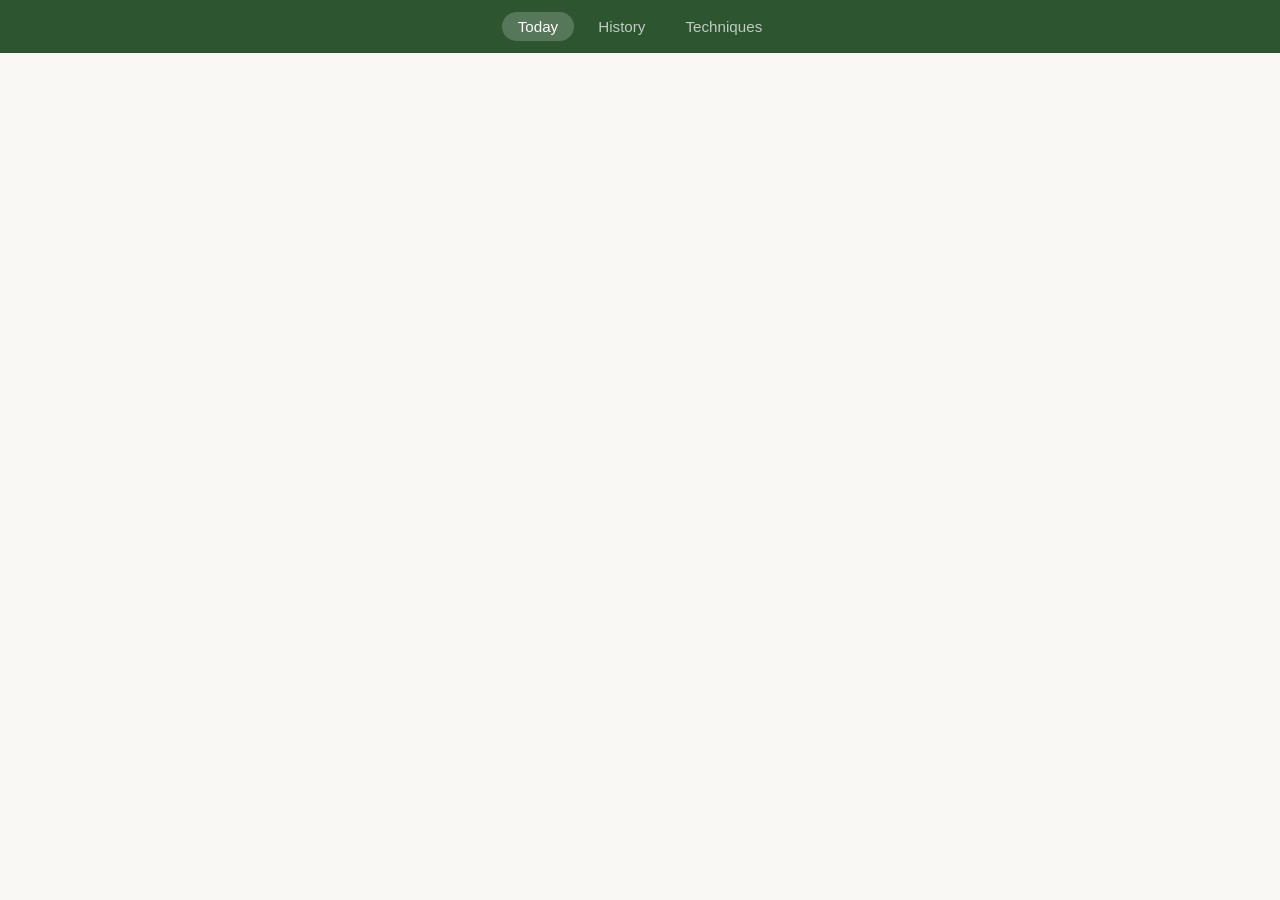
==== site/index.html @ 668518e5 "feat: PWA shell — HTML, manifest, service worker, CSS, routing Co-Authored-By: Claude Sonnet 4.6 <no" ====
<!DOCTYPE html>
<html lang="zh">
<head>
  <meta charset="UTF-8">
  <meta name="viewport" content="width=device-width, initial-scale=1.0">
  <meta name="apple-mobile-web-app-capable" content="yes">
  <meta name="apple-mobile-web-app-status-bar-style" content="default">
  <meta name="apple-mobile-web-app-title" content="MaxChinese">
  <link rel="apple-touch-icon" href="assets/icon-192.png">
  <link rel="manifest" href="manifest.json">
  <link rel="stylesheet" href="css/style.css">
  <title>MaxChinese</title>
</head>
<body>
  <div id="app">
    <nav id="nav">
      <a href="#today" class="nav-link active" data-view="today">Today</a>
      <a href="#history" class="nav-link" data-view="history">History</a>
      <a href="#techniques" class="nav-link" data-view="techniques">Techniques</a>
    </nav>
    <main id="main"></main>
  </div>
  <script type="module" src="js/app.js"></script>
</body>
</html>
---- site/css/style.css ----
/* === Reset & Base === */
*, *::before, *::after {
  box-sizing: border-box;
  margin: 0;
  padding: 0;
}

:root {
  --green: #2c5530;
  --green-light: #4a7c4f;
  --bg: #faf8f5;
  --bg-card: #ffffff;
  --text: #2d2d2d;
  --text-light: #666666;
  --text-muted: #999999;
  --border: #e5e2dd;
  --accent: #c45a3c;
  --skip-color: #b8860b;
  --font-zh: "PingFang SC", "Noto Sans SC", "Microsoft YaHei", sans-serif;
  --font-en: "Georgia", "Times New Roman", serif;
  --radius: 12px;
}

html {
  font-size: 16px;
}

body {
  font-family: var(--font-zh);
  background: var(--bg);
  color: var(--text);
  min-height: 100vh;
  -webkit-font-smoothing: antialiased;
}

/* === Navigation === */
#nav {
  display: flex;
  justify-content: center;
  gap: 8px;
  padding: 12px 16px;
  background: var(--green);
  position: sticky;
  top: 0;
  z-index: 100;
}

.nav-link {
  color: rgba(255, 255, 255, 0.7);
  text-decoration: none;
  font-size: 0.95rem;
  padding: 6px 16px;
  border-radius: 20px;
  transition: all 0.2s;
}

.nav-link.active {
  color: #ffffff;
  background: rgba(255, 255, 255, 0.2);
}

/* === Main Content === */
#main {
  max-width: 640px;
  margin: 0 auto;
  padding: 20px 16px 80px;
}

/* === Today's Reading === */
.today-date {
  text-align: center;
  font-size: 1.1rem;
  color: var(--text-light);
  margin-bottom: 20px;
  font-family: var(--font-en);
}

.piece-card {
  background: var(--bg-card);
  border-radius: var(--radius);
  padding: 24px;
  margin-bottom: 20px;
  box-shadow: 0 1px 3px rgba(0, 0, 0, 0.06);
}

.piece-title {
  font-size: 1.1rem;
  font-weight: 600;
  margin-bottom: 4px;
}

.piece-author {
  font-size: 0.9rem;
  color: var(--text-light);
  margin-bottom: 16px;
}

.piece-content-zh {
  font-size: 1.35rem;
  line-height: 2;
  letter-spacing: 0.02em;
  margin-bottom: 16px;
}

.piece-content-en {
  font-family: var(--font-en);
  font-size: 1rem;
  line-height: 1.7;
  color: var(--text-light);
  font-style: italic;
  margin-bottom: 16px;
  padding: 12px 16px;
  border-left: 3px solid var(--border);
  display: none;
}

.piece-content-en.visible {
  display: block;
}

.piece-source {
  font-size: 0.8rem;
  color: var(--text-muted);
  margin-bottom: 16px;
}

/* === Expression Patterns === */
.patterns-section {
  margin-top: 20px;
}

.patterns-title {
  font-size: 0.95rem;
  font-weight: 600;
  color: var(--green);
  margin-bottom: 12px;
}

.pattern-card {
  background: #f5f5f0;
  border-radius: 8px;
  padding: 16px;
  margin-bottom: 12px;
}

.pattern-technique {
  font-size: 0.85rem;
  font-weight: 600;
  color: var(--green);
  margin-bottom: 6px;
}

.pattern-example {
  font-size: 1.05rem;
  margin-bottom: 8px;
  padding: 8px 12px;
  background: rgba(255, 255, 255, 0.7);
  border-radius: 6px;
}

.pattern-explanation {
  font-size: 0.9rem;
  color: var(--text-light);
  line-height: 1.6;
  margin-bottom: 8px;
}

.pattern-prompt {
  font-size: 0.9rem;
  color: var(--accent);
  line-height: 1.5;
  padding: 8px 12px;
  background: rgba(196, 90, 60, 0.06);
  border-radius: 6px;
}

.pattern-prompt::before {
  content: "Try: ";
  font-weight: 600;
}

/* === Language Toggle === */
.lang-toggle {
  display: flex;
  justify-content: center;
  margin-bottom: 16px;
}

.lang-toggle button {
  background: none;
  border: 1px solid var(--border);
  padding: 6px 16px;
  font-size: 0.85rem;
  cursor: pointer;
  color: var(--text-light);
  transition: all 0.2s;
}

.lang-toggle button:first-child {
  border-radius: 20px 0 0 20px;
}

.lang-toggle button:last-child {
  border-radius: 0 20px 20px 0;
}

.lang-toggle button.active {
  background: var(--green);
  border-color: var(--green);
  color: white;
}

/* === Action Buttons === */
.action-buttons {
  display: flex;
  gap: 12px;
  margin-top: 20px;
}

.btn-finish, .btn-skip {
  flex: 1;
  padding: 14px;
  border: none;
  border-radius: var(--radius);
  font-size: 1rem;
  font-weight: 600;
  cursor: pointer;
  transition: all 0.2s;
}

.btn-finish {
  background: var(--green);
  color: white;
}

.btn-finish:active {
  background: var(--green-light);
}

.btn-skip {
  background: none;
  border: 2px solid var(--skip-color);
  color: var(--skip-color);
}

.btn-skip:active {
  background: rgba(184, 134, 11, 0.1);
}

/* === History View === */
.streak-banner {
  text-align: center;
  padding: 20px;
  background: var(--bg-card);
  border-radius: var(--radius);
  margin-bottom: 20px;
  box-shadow: 0 1px 3px rgba(0, 0, 0, 0.06);
}

.streak-count {
  font-size: 2.5rem;
  font-weight: 700;
  color: var(--green);
}

.streak-label {
  font-size: 0.9rem;
  color: var(--text-light);
  margin-top: 4px;
}

.history-list {
  list-style: none;
}

.history-item {
  display: flex;
  justify-content: space-between;
  align-items: center;
  padding: 14px 16px;
  background: var(--bg-card);
  border-radius: 8px;
  margin-bottom: 8px;
  box-shadow: 0 1px 2px rgba(0, 0, 0, 0.04);
}

.history-item-title {
  font-size: 0.95rem;
  font-weight: 500;
}

.history-item-date {
  font-size: 0.8rem;
  color: var(--text-muted);
  font-family: var(--font-en);
}

/* === Technique Browser === */
.technique-list {
  list-style: none;
}

.technique-item {
  display: flex;
  justify-content: space-between;
  align-items: center;
  padding: 14px 16px;
  background: var(--bg-card);
  border-radius: 8px;
  margin-bottom: 8px;
  cursor: pointer;
  box-shadow: 0 1px 2px rgba(0, 0, 0, 0.04);
  transition: background 0.2s;
}

.technique-item:active {
  background: #f0ede8;
}

.technique-name {
  font-size: 1rem;
  font-weight: 500;
}

.technique-name-en {
  font-size: 0.85rem;
  color: var(--text-muted);
  font-family: var(--font-en);
}

.technique-count {
  font-size: 0.85rem;
  color: var(--text-muted);
  background: #f0ede8;
  padding: 2px 10px;
  border-radius: 12px;
}

/* Technique detail view */
.technique-detail-header {
  margin-bottom: 20px;
}

.technique-detail-name {
  font-size: 1.3rem;
  font-weight: 700;
  margin-bottom: 4px;
}

.technique-detail-desc {
  font-size: 0.95rem;
  color: var(--text-light);
  line-height: 1.6;
}

.back-link {
  display: inline-block;
  color: var(--green);
  text-decoration: none;
  font-size: 0.9rem;
  margin-bottom: 16px;
}

/* === Empty State === */
.empty-state {
  text-align: center;
  padding: 40px 20px;
  color: var(--text-muted);
  font-size: 1rem;
}

/* === Utility === */
.hidden {
  display: none;
}
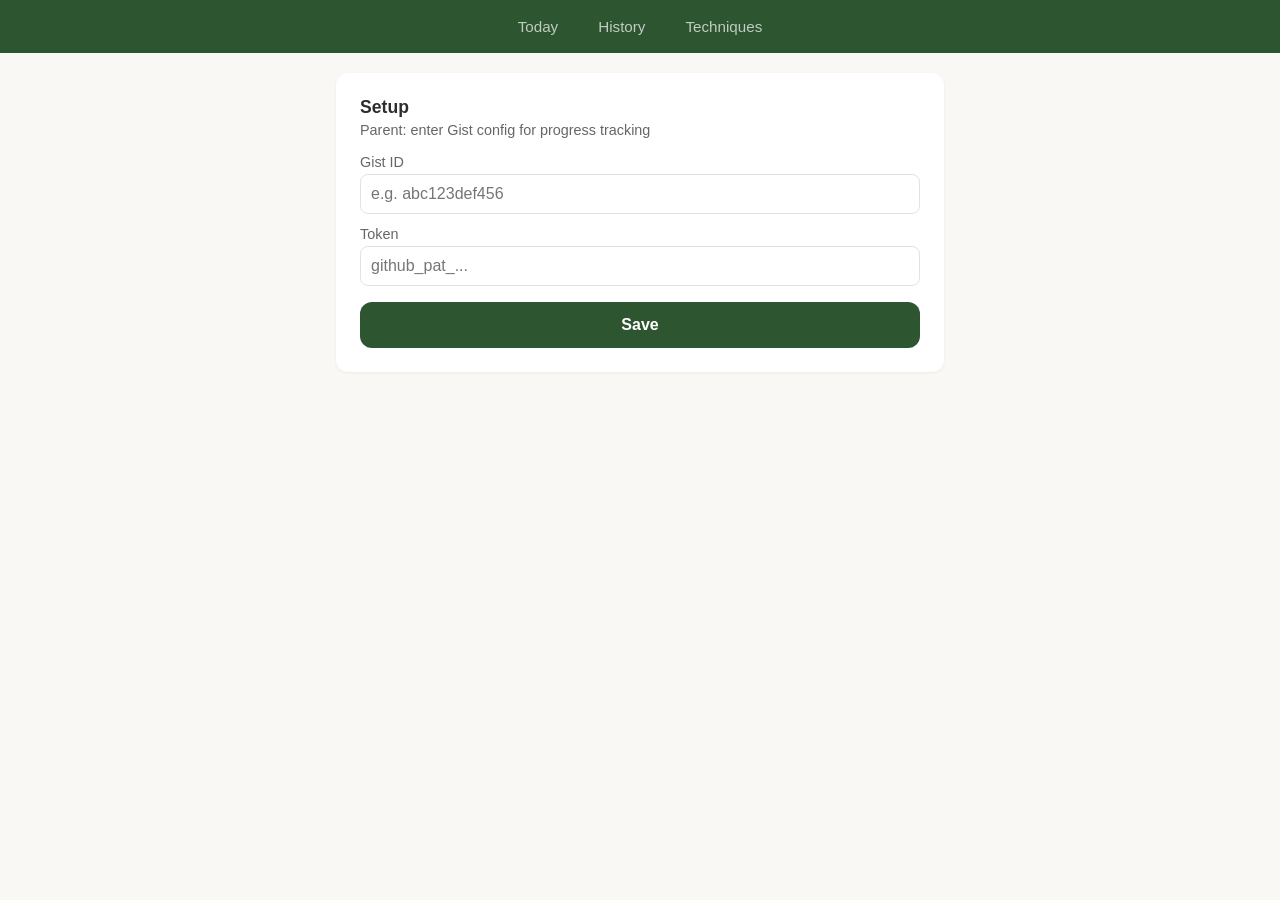
==== commit ff549e8e: "feat: add 10 content pieces, expand registry, fix iPad Safari PWA - Add 10 new classic prose passage" ====
--- a/site/index.html
+++ b/site/index.html
@@ -3,8 +3,6 @@
 <head>
   <meta charset="UTF-8">
   <meta name="viewport" content="width=device-width, initial-scale=1.0">
-  <meta name="apple-mobile-web-app-capable" content="yes">
-  <meta name="apple-mobile-web-app-status-bar-style" content="default">
   <meta name="apple-mobile-web-app-title" content="MaxChinese">
   <link rel="apple-touch-icon" href="assets/icon-192.png">
   <link rel="manifest" href="manifest.json">
@@ -20,6 +18,7 @@
     </nav>
     <main id="main"></main>
   </div>
+  <script src="config.js"></script>
   <script type="module" src="js/app.js"></script>
 </body>
 </html>
--- a/site/css/style.css
+++ b/site/css/style.css
@@ -67,6 +67,14 @@
 }
 
 /* === Today's Reading === */
+.greeting {
+  text-align: center;
+  font-size: 1.4rem;
+  font-weight: 700;
+  color: var(--green);
+  margin-bottom: 4px;
+}
+
 .today-date {
   text-align: center;
   font-size: 1.1rem;
@@ -217,7 +225,7 @@
   margin-top: 20px;
 }
 
-.btn-finish, .btn-skip {
+.btn-finish, .btn-change, .btn-skip {
   flex: 1;
   padding: 14px;
   border: none;
@@ -235,6 +243,16 @@
 
 .btn-finish:active {
   background: var(--green-light);
+}
+
+.btn-change {
+  background: none;
+  border: 2px solid var(--text-muted);
+  color: var(--text-muted);
+}
+
+.btn-change:active {
+  background: rgba(153, 153, 153, 0.1);
 }
 
 .btn-skip {
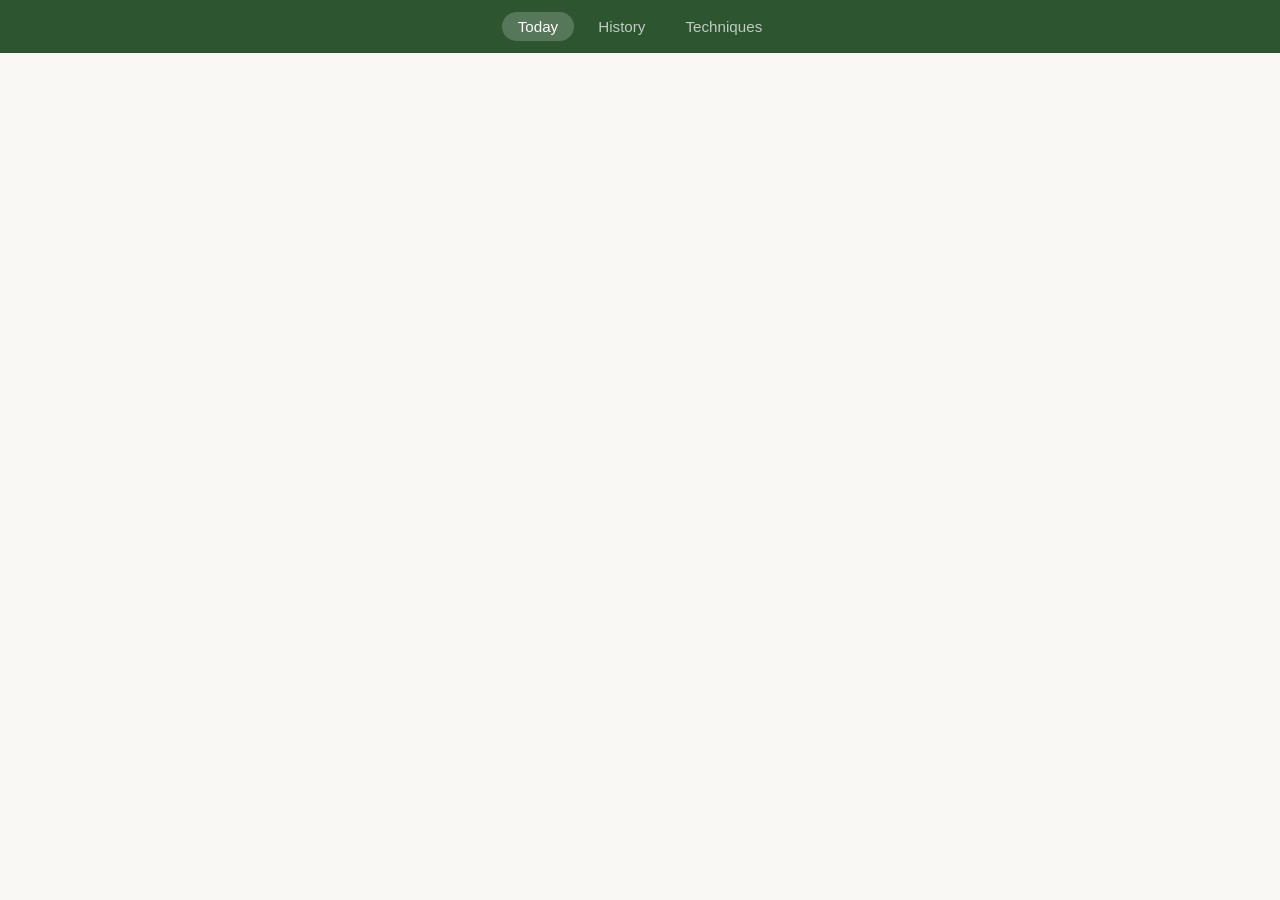
==== commit 439973d3: "Revert "feat: add 10 content pieces, expand registry, fix iPad Safari PWA" This reverts commit ff549" ====
--- a/site/index.html
+++ b/site/index.html
@@ -3,6 +3,8 @@
 <head>
   <meta charset="UTF-8">
   <meta name="viewport" content="width=device-width, initial-scale=1.0">
+  <meta name="apple-mobile-web-app-capable" content="yes">
+  <meta name="apple-mobile-web-app-status-bar-style" content="default">
   <meta name="apple-mobile-web-app-title" content="MaxChinese">
   <link rel="apple-touch-icon" href="assets/icon-192.png">
   <link rel="manifest" href="manifest.json">
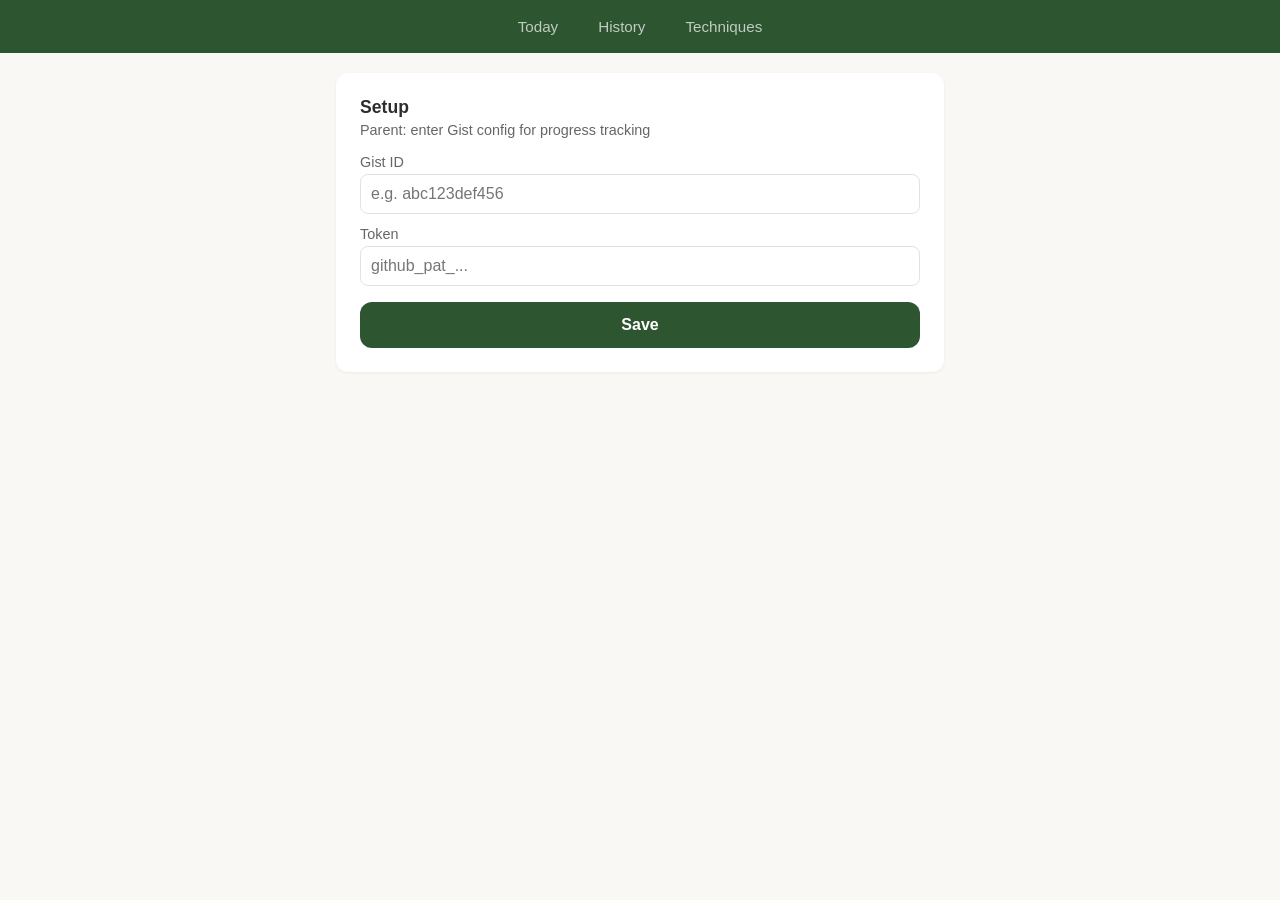
==== commit 1b07e684: "feat: add 10 content pieces, expand registry, fix iPad Safari PWA Content: 10 new reading passages (" ====
--- a/site/index.html
+++ b/site/index.html
@@ -3,8 +3,6 @@
 <head>
   <meta charset="UTF-8">
   <meta name="viewport" content="width=device-width, initial-scale=1.0">
-  <meta name="apple-mobile-web-app-capable" content="yes">
-  <meta name="apple-mobile-web-app-status-bar-style" content="default">
   <meta name="apple-mobile-web-app-title" content="MaxChinese">
   <link rel="apple-touch-icon" href="assets/icon-192.png">
   <link rel="manifest" href="manifest.json">
